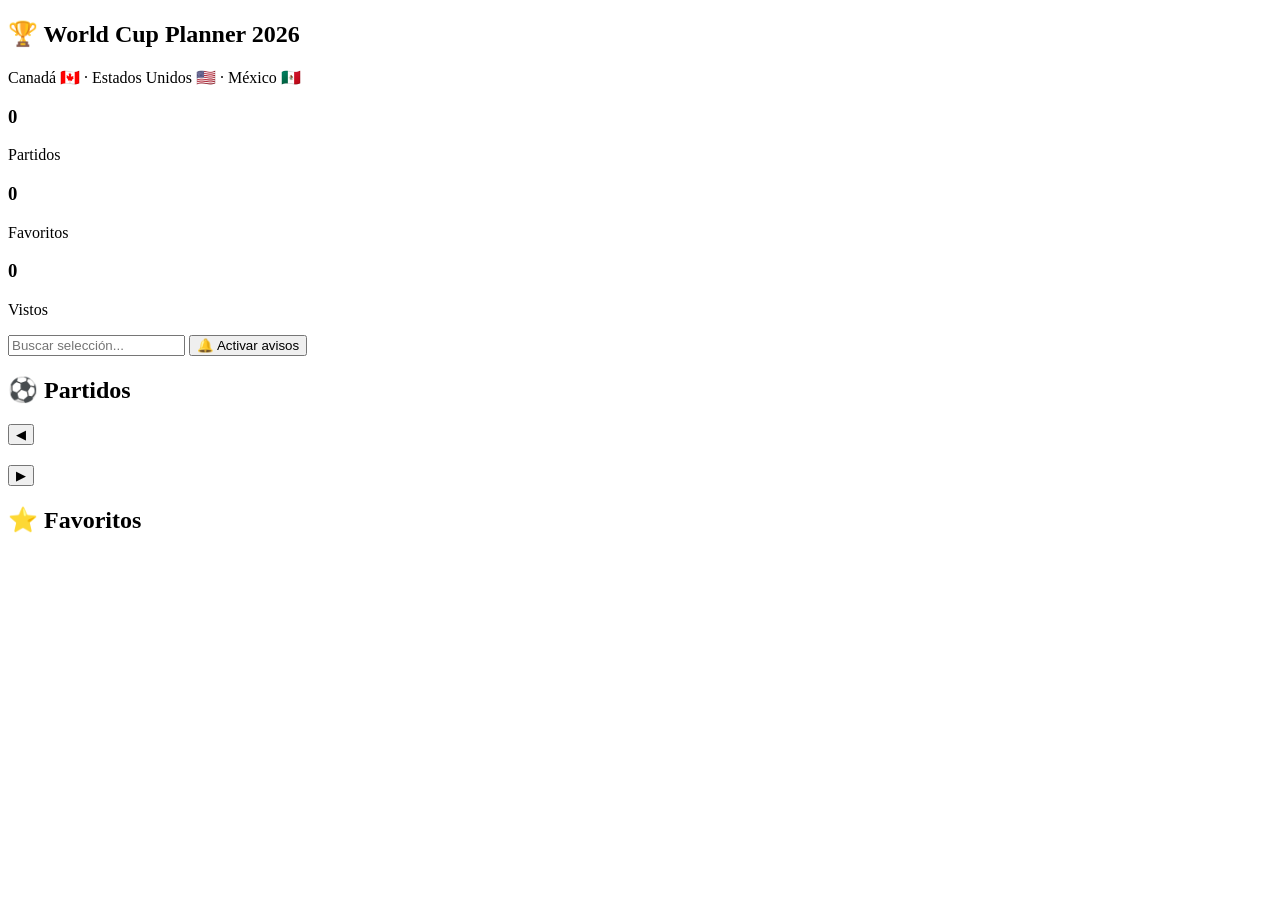
==== index.html @ 608feaca "Add initial HTML structure for World Cup 2026 Planner" ====
<!DOCTYPE html>
<html lang="es">

<head>

  <meta charset="UTF-8">

  <meta
    name="viewport"
    content="width=device-width, initial-scale=1.0"
  >

  <meta
    name="theme-color"
    content="#0b3d91"
  >

  <title>World Cup 2026 Planner</title>

  <link
    rel="stylesheet"
    href="style.css"
  >

  <link
    rel="manifest"
    href="manifest.json"
  >

</head>

<body>

  <div id="splash">
    🏆 World Cup 2026
  </div>

  <div class="container">

    <section class="hero">

      <h1>
        🏆 World Cup Planner 2026
      </h1>

      <p>
        Canadá 🇨🇦 · Estados Unidos 🇺🇸 · México 🇲🇽
      </p>

    </section>

    <section class="stats">

      <div class="stat-card">

        <h3 id="totalMatches">
          0
        </h3>

        <p>
          Partidos
        </p>

      </div>

      <div class="stat-card">

        <h3 id="favoriteMatches">
          0
        </h3>

        <p>
          Favoritos
        </p>

      </div>

      <div class="stat-card">

        <h3 id="watchedMatches">
          0
        </h3>

        <p>
          Vistos
        </p>

      </div>

    </section>

    <section class="controls">

      <input
        id="searchInput"
        placeholder="Buscar selección..."
      >

      <button
        onclick="requestNotifications()"
      >
        🔔 Activar avisos
      </button>

    </section>

    <section class="matches-section">

      <h2>
        ⚽ Partidos
      </h2>

      <div id="matchList"></div>

    </section>

    <section class="calendar-section">

      <div class="calendar-header">

        <button onclick="prevMonth()">
          ◀
        </button>

        <h2 id="monthTitle"></h2>

        <button onclick="nextMonth()">
          ▶
        </button>

      </div>

      <div id="calendar"></div>

    </section>

    <section class="favorites-section">

      <h2>
        ⭐ Favoritos
      </h2>

      <div id="favoriteList"></div>

    </section>

  </div>

  <script src="script.js"></script>

  <script>

    if ("serviceWorker" in navigator) {

      navigator.serviceWorker.register("sw.js");

    }

    window.addEventListener("load", () => {

      setTimeout(() => {

        document
          .getElementById("splash")
          .style.display = "none";

      }, 1000);

    });

  </script>

</body>

</html>
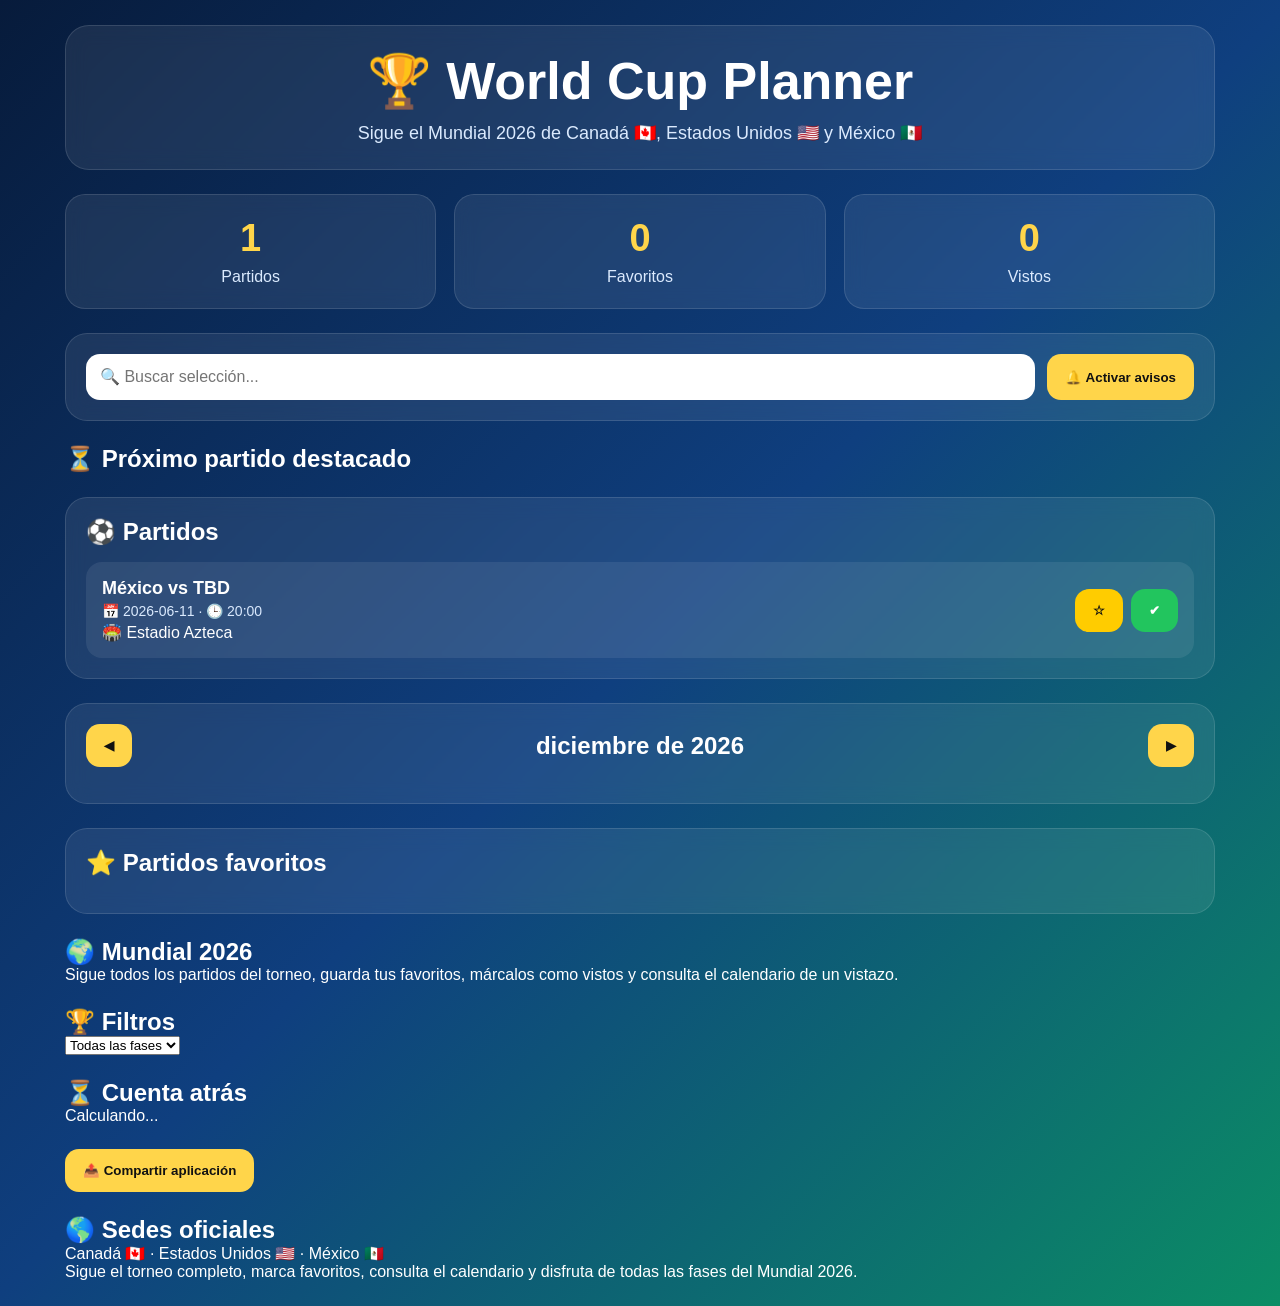
==== commit 4e9c161a: "Enhance index.html with emojis and layout updates Updated the title and added emojis for better visi" ====
--- a/index.html
+++ b/index.html
@@ -7,7 +7,7 @@
 
   <meta
     name="viewport"
-    content="width=device-width, initial-scale=1.0"
+    content="width=device-width, initial-scale=1.0, maximum-scale=1.0"
   >
 
   <meta
@@ -15,7 +15,7 @@
     content="#0b3d91"
   >
 
-  <title>World Cup 2026 Planner</title>
+  <title>🏆 World Cup 2026 Planner</title>
 
   <link
     rel="stylesheet"
@@ -31,34 +31,52 @@
 
 <body>
 
+  <!-- SPLASH -->
+
   <div id="splash">
+
     🏆 World Cup 2026
+
   </div>
 
+  <!-- CONTENEDOR -->
+
   <div class="container">
 
+    <!-- HERO -->
+
     <section class="hero">
 
       <h1>
-        🏆 World Cup Planner 2026
+
+        🏆 World Cup Planner
+
       </h1>
 
       <p>
-        Canadá 🇨🇦 · Estados Unidos 🇺🇸 · México 🇲🇽
+
+        Sigue el Mundial 2026 de Canadá 🇨🇦, Estados Unidos 🇺🇸 y México 🇲🇽
+
       </p>
 
     </section>
 
+    <!-- ESTADÍSTICAS -->
+
     <section class="stats">
 
       <div class="stat-card">
 
         <h3 id="totalMatches">
+
           0
+
         </h3>
 
         <p>
+
           Partidos
+
         </p>
 
       </div>
@@ -66,11 +84,15 @@
       <div class="stat-card">
 
         <h3 id="favoriteMatches">
+
           0
+
         </h3>
 
         <p>
+
           Favoritos
+
         </p>
 
       </div>
@@ -78,76 +100,255 @@
       <div class="stat-card">
 
         <h3 id="watchedMatches">
+
           0
+
         </h3>
 
         <p>
+
           Vistos
+
         </p>
 
       </div>
 
     </section>
 
+    <!-- BUSCADOR -->
+
     <section class="controls">
 
       <input
+
         id="searchInput"
-        placeholder="Buscar selección..."
+
+        type="text"
+
+        placeholder="🔍 Buscar selección..."
+
       >
 
       <button
+
         onclick="requestNotifications()"
+
       >
+
         🔔 Activar avisos
+
       </button>
 
     </section>
 
+    <!-- PRÓXIMO PARTIDO -->
+
+    <section class="next-match">
+
+      <h2>
+
+        ⏳ Próximo partido destacado
+
+      </h2>
+
+      <div id="nextMatchCard">
+
+      </div>
+
+    </section>
+
+    <!-- LISTA DE PARTIDOS -->
+
     <section class="matches-section">
 
       <h2>
+
         ⚽ Partidos
+
       </h2>
 
-      <div id="matchList"></div>
-
-    </section>
+      <div id="matchList">
+
+      </div>
+
+    </section>
+        <!-- CALENDARIO -->
 
     <section class="calendar-section">
 
       <div class="calendar-header">
 
         <button onclick="prevMonth()">
+
           ◀
+
         </button>
 
-        <h2 id="monthTitle"></h2>
+        <h2 id="monthTitle">
+
+          Junio 2026
+
+        </h2>
 
         <button onclick="nextMonth()">
+
           ▶
+
         </button>
 
       </div>
 
-      <div id="calendar"></div>
-
-    </section>
+      <div id="calendar">
+
+      </div>
+
+    </section>
+
+    <!-- FAVORITOS -->
 
     <section class="favorites-section">
 
       <h2>
-        ⭐ Favoritos
+
+        ⭐ Partidos favoritos
+
       </h2>
 
-      <div id="favoriteList"></div>
-
-    </section>
+      <div id="favoriteList">
+
+      </div>
+
+    </section>
+
+    <!-- INFORMACIÓN -->
+
+    <section class="info-section">
+
+      <h2>
+
+        🌍 Mundial 2026
+
+      </h2>
+
+      <p>
+
+        Sigue todos los partidos del torneo, guarda tus favoritos,
+        márcalos como vistos y consulta el calendario de un vistazo.
+
+      </p>
+
+    </section>
+<!-- FILTROS -->
+
+<section class="filters-section">
+
+  <h2>
+    🏆 Filtros
+  </h2>
+
+  <div class="filters">
+
+    <select id="phaseFilter">
+
+      <option value="all">
+        Todas las fases
+      </option>
+
+      <option value="groups">
+        Fase de grupos
+      </option>
+
+      <option value="round32">
+        Dieciseisavos
+      </option>
+
+      <option value="round16">
+        Octavos
+      </option>
+
+      <option value="quarterfinals">
+        Cuartos
+      </option>
+
+      <option value="semifinals">
+        Semifinales
+      </option>
+
+      <option value="final">
+        Final
+      </option>
+
+    </select>
 
   </div>
 
+</section>
+
+<!-- CUENTA ATRÁS -->
+
+<section class="countdown-section">
+
+  <h2>
+
+    ⏳ Cuenta atrás
+
+  </h2>
+
+  <div id="countdownCard">
+
+    Calculando...
+
+  </div>
+
+</section>
+
+<!-- COMPARTIR -->
+
+<section class="share-section">
+
+  <button
+    id="shareButton"
+  >
+
+    📤 Compartir aplicación
+
+  </button>
+
+</section>
+
+<!-- INFORMACIÓN -->
+
+<section class="info-section">
+
+  <h2>
+
+    🌎 Sedes oficiales
+
+  </h2>
+
+  <p>
+
+    Canadá 🇨🇦 · Estados Unidos 🇺🇸 · México 🇲🇽
+
+  </p>
+
+  <p>
+
+    Sigue el torneo completo, marca favoritos,
+    consulta el calendario y disfruta de todas
+    las fases del Mundial 2026.
+
+  </p>
+
+</section>
+  </div>
+
+  <!-- SCRIPT -->
+
   <script src="script.js"></script>
 
+  <!-- SERVICE WORKER -->
+
   <script>
 
     if ("serviceWorker" in navigator) {
@@ -160,11 +361,16 @@
 
       setTimeout(() => {
 
-        document
-          .getElementById("splash")
-          .style.display = "none";
-
-      }, 1000);
+        const splash =
+          document.getElementById("splash");
+
+        if (splash) {
+
+          splash.style.display = "none";
+
+        }
+
+      }, 1200);
 
     });
 
--- a/style.css
+++ b/style.css
@@ -0,0 +1,410 @@
+/* ================= RESET ================= */
+
+* {
+  margin: 0;
+  padding: 0;
+  box-sizing: border-box;
+}
+
+/* ================= BODY ================= */
+
+body {
+
+  font-family: Arial, Helvetica, sans-serif;
+
+  background:
+    linear-gradient(
+      135deg,
+      #071b3b,
+      #0f3f7f,
+      #0b8d65
+    );
+
+  color: white;
+
+  min-height: 100vh;
+}
+
+/* ================= SPLASH ================= */
+
+#splash {
+
+  position: fixed;
+
+  inset: 0;
+
+  background:
+    linear-gradient(
+      135deg,
+      #002868,
+      #0057b8
+    );
+
+  display: flex;
+
+  align-items: center;
+
+  justify-content: center;
+
+  font-size: 42px;
+
+  font-weight: bold;
+
+  z-index: 9999;
+}
+
+/* ================= CONTAINER ================= */
+
+.container {
+
+  width: min(1200px, 95%);
+
+  margin: auto;
+
+  padding: 25px;
+
+  display: flex;
+
+  flex-direction: column;
+
+  gap: 24px;
+}
+
+/* ================= HERO ================= */
+
+.hero {
+
+  text-align: center;
+
+  padding: 25px;
+
+  border-radius: 24px;
+
+  background:
+    rgba(255,255,255,.08);
+
+  backdrop-filter: blur(10px);
+
+  border: 1px solid rgba(255,255,255,.12);
+}
+
+.hero h1 {
+
+  font-size: 52px;
+
+  margin-bottom: 10px;
+}
+
+.hero p {
+
+  color: #dbeafe;
+
+  font-size: 18px;
+}
+
+/* ================= STATS ================= */
+
+.stats {
+
+  display: grid;
+
+  grid-template-columns: repeat(3,1fr);
+
+  gap: 18px;
+}
+
+.stat-card {
+
+  background:
+    rgba(255,255,255,.08);
+
+  backdrop-filter: blur(10px);
+
+  border-radius: 20px;
+
+  padding: 22px;
+
+  text-align: center;
+
+  border: 1px solid rgba(255,255,255,.12);
+
+  transition: .25s;
+}
+
+.stat-card:hover {
+
+  transform: translateY(-4px);
+}
+
+.stat-card h3 {
+
+  font-size: 38px;
+
+  color: #ffd54a;
+
+  margin-bottom: 8px;
+}
+
+.stat-card p {
+
+  color: #dbeafe;
+}
+
+/* ================= PANELS ================= */
+
+.controls,
+.matches-section,
+.calendar-section,
+.favorites-section {
+
+  background:
+    rgba(255,255,255,.08);
+
+  backdrop-filter: blur(10px);
+
+  border-radius: 22px;
+
+  padding: 20px;
+
+  border: 1px solid rgba(255,255,255,.12);
+}
+
+/* ================= INPUT ================= */
+
+.controls {
+
+  display: flex;
+
+  gap: 12px;
+}
+
+input {
+
+  flex: 1;
+
+  border: none;
+
+  outline: none;
+
+  border-radius: 14px;
+
+  padding: 14px;
+
+  font-size: 16px;
+}
+
+/* ================= BUTTON ================= */
+
+button {
+
+  border: none;
+
+  border-radius: 14px;
+
+  padding: 14px 18px;
+
+  cursor: pointer;
+
+  font-weight: bold;
+
+  background: #ffd54a;
+
+  color: #111;
+
+  transition: .2s;
+}
+
+button:hover {
+
+  transform: scale(1.04);
+}
+
+/* ================= MATCHES ================= */
+
+#matchList,
+#favoriteList {
+
+  display: flex;
+
+  flex-direction: column;
+
+  gap: 14px;
+
+  margin-top: 16px;
+}
+
+.match-card {
+
+  display: flex;
+
+  justify-content: space-between;
+
+  align-items: center;
+
+  gap: 15px;
+
+  padding: 16px;
+
+  border-radius: 16px;
+
+  background:
+    rgba(255,255,255,.08);
+
+  transition: .2s;
+}
+
+.match-card:hover {
+
+  transform: scale(1.01);
+}
+
+.match-info {
+
+  display: flex;
+
+  flex-direction: column;
+
+  gap: 4px;
+}
+
+.match-title {
+
+  font-size: 18px;
+
+  font-weight: bold;
+}
+
+.match-time {
+
+  color: #dbeafe;
+
+  font-size: 14px;
+}
+
+.match-actions {
+
+  display: flex;
+
+  gap: 8px;
+}
+
+.favorite {
+
+  background: #ffcc00;
+
+  color: #111;
+}
+
+.watched {
+
+  background: #22c55e;
+
+  color: white;
+}
+
+/* ================= CALENDAR ================= */
+
+.calendar-header {
+
+  display: flex;
+
+  justify-content: space-between;
+
+  align-items: center;
+
+  margin-bottom: 16px;
+}
+
+#calendar {
+
+  display: grid;
+
+  grid-template-columns: repeat(7,1fr);
+
+  gap: 10px;
+}
+
+.day {
+
+  background:
+    rgba(255,255,255,.08);
+
+  border-radius: 14px;
+
+  min-height: 95px;
+
+  padding: 8px;
+
+  transition: .2s;
+}
+
+.day:hover {
+
+  transform: translateY(-3px);
+}
+
+.day-number {
+
+  font-weight: bold;
+
+  color: #ffd54a;
+
+  margin-bottom: 8px;
+}
+
+.today {
+
+  outline: 2px solid #ffd54a;
+}
+
+.has-match {
+
+  box-shadow:
+    0 0 0 2px #16a34a inset;
+}
+
+/* ================= FAVORITES ================= */
+
+.favorites-section h2,
+.matches-section h2 {
+
+  margin-bottom: 14px;
+}
+
+/* ================= MOBILE ================= */
+
+@media (max-width:768px){
+
+  .hero h1{
+
+    font-size:34px;
+  }
+
+  .stats{
+
+    grid-template-columns:1fr;
+  }
+
+  .controls{
+
+    flex-direction:column;
+  }
+
+  #calendar{
+
+    grid-template-columns:repeat(2,1fr);
+  }
+
+  .match-card{
+
+    flex-direction:column;
+
+    align-items:flex-start;
+  }
+
+  button{
+
+    width:100%;
+  }
+
+}
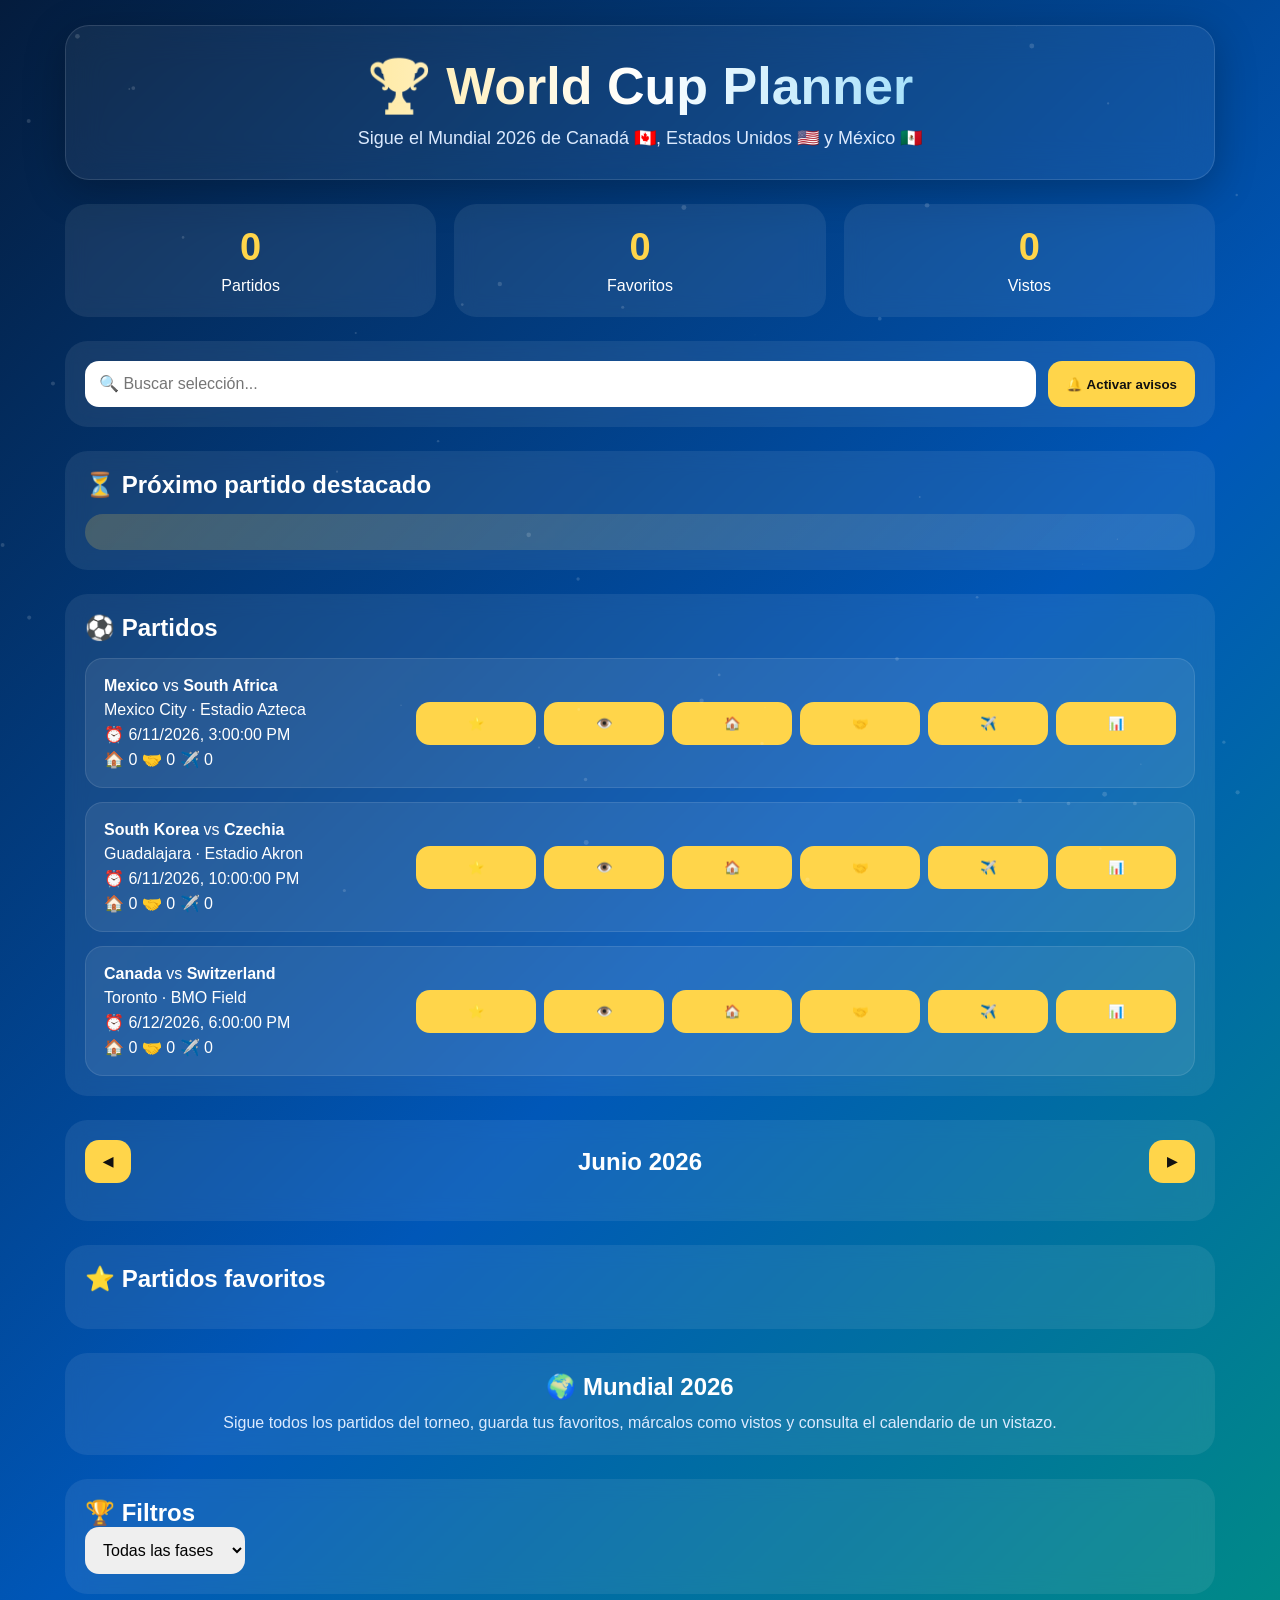
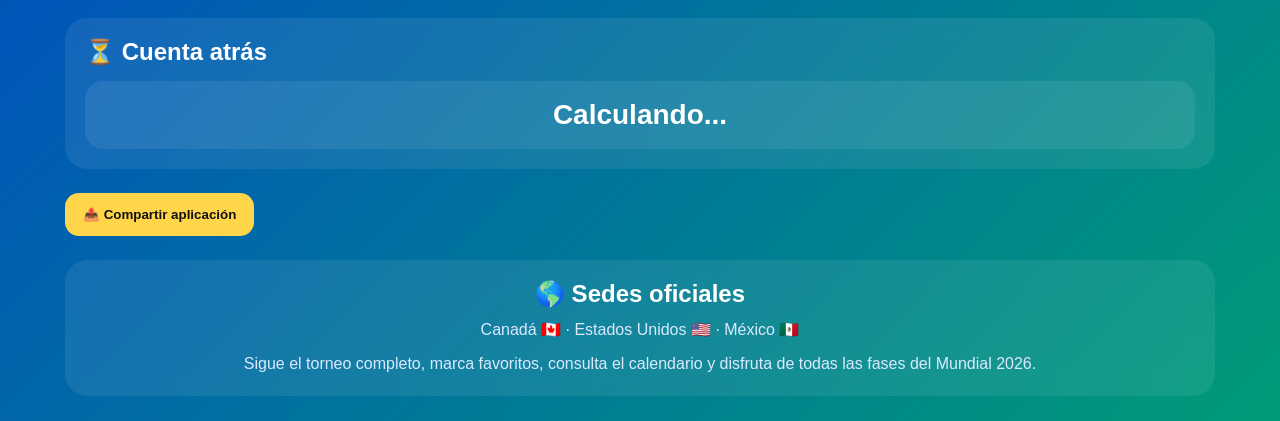
==== commit 366d24eb: "update" ====
--- a/index.html
+++ b/index.html
@@ -38,7 +38,10 @@
     🏆 World Cup 2026
 
   </div>
-
+<div id="splash-screen">
+  <img src="splash-1920x1080.svg" alt="WorldCup Pulse 26"
+       style="width:100%;height:100%;object-fit:cover;">
+</div>
   <!-- CONTENEDOR -->
 
   <div class="container">
--- a/style.css
+++ b/style.css
@@ -1,410 +1,724 @@
-/* ================= RESET ================= */
-
-* {
-  margin: 0;
-  padding: 0;
-  box-sizing: border-box;
-}
-
-/* ================= BODY ================= */
-
-body {
-
-  font-family: Arial, Helvetica, sans-serif;
-
-  background:
-    linear-gradient(
-      135deg,
-      #071b3b,
-      #0f3f7f,
-      #0b8d65
-    );
-
+/* ========================= */
+/* RESET */
+/* ========================= */
+
+*{
+
+  margin:0;
+
+  padding:0;
+
+  box-sizing:border-box;
+
+}
+
+body{
+
+  font-family:Arial,Helvetica,sans-serif;
+
+  background:
+  linear-gradient(
+    135deg,
+    #041c3d,
+    #0057b8,
+    #009b77
+  );
+
+  color:white;
+
+  min-height:100vh;
+
+}
+
+/* ========================= */
+/* SPLASH */
+/* ========================= */
+
+#splash{
+
+  position:fixed;
+
+  inset:0;
+
+  display:flex;
+
+  justify-content:center;
+
+  align-items:center;
+
+  font-size:48px;
+
+  font-weight:bold;
+
+  background:
+  linear-gradient(
+    135deg,
+    #002868,
+    #0057b8
+  );
+
+  z-index:9999;
+
+}
+
+/* ========================= */
+/* CONTAINER */
+/* ========================= */
+
+.container{
+
+  width:min(1200px,95%);
+
+  margin:auto;
+
+  padding:25px;
+
+  display:flex;
+
+  flex-direction:column;
+
+  gap:24px;
+
+}
+
+/* ========================= */
+/* HERO */
+/* ========================= */
+
+.hero{
+
+  padding:30px;
+
+  border-radius:24px;
+
+  text-align:center;
+
+  backdrop-filter:blur(12px);
+
+  background:
+  rgba(255,255,255,.08);
+
+  border:
+  1px solid rgba(255,255,255,.15);
+
+}
+
+.hero h1{
+
+  font-size:52px;
+
+  margin-bottom:10px;
+
+}
+
+.hero p{
+
+  color:#dbeafe;
+
+  font-size:18px;
+
+}
+
+/* ========================= */
+/* STATS */
+/* ========================= */
+
+.stats{
+
+  display:grid;
+
+  grid-template-columns:
+  repeat(3,1fr);
+
+  gap:18px;
+
+}
+
+.stat-card{
+
+  padding:22px;
+
+  border-radius:22px;
+
+  text-align:center;
+
+  backdrop-filter:blur(10px);
+
+  background:
+  rgba(255,255,255,.08);
+
+  transition:.25s;
+
+}
+
+.stat-card:hover{
+
+  transform:
+  translateY(-4px);
+
+}
+
+.stat-card h3{
+
+  font-size:38px;
+
+  color:#ffd54a;
+
+}
+
+.stat-card p{
+
+  margin-top:8px;
+
+}
+
+/* ========================= */
+/* SECTIONS */
+/* ========================= */
+
+.controls,
+
+.next-match,
+
+.matches-section,
+
+.calendar-section,
+
+.favorites-section,
+
+.filters-section,
+
+.countdown-section,
+
+.info-section{
+
+  padding:20px;
+
+  border-radius:22px;
+
+  backdrop-filter:blur(10px);
+
+  background:
+  rgba(255,255,255,.08);
+
+}
+
+/* ========================= */
+/* INPUTS */
+/* ========================= */
+
+.controls{
+
+  display:flex;
+
+  gap:12px;
+
+}
+
+input,
+
+select{
+
+  flex:1;
+
+  padding:14px;
+
+  border:none;
+
+  outline:none;
+
+  border-radius:14px;
+
+  font-size:16px;
+
+}
+
+/* ========================= */
+/* BUTTONS */
+/* ========================= */
+
+button{
+
+  border:none;
+
+  cursor:pointer;
+
+  padding:14px 18px;
+
+  border-radius:14px;
+
+  background:#ffd54a;
+
+  color:#111;
+
+  font-weight:bold;
+
+  transition:.2s;
+
+}
+
+button:hover{
+
+  transform:scale(1.04);
+
+}
+/* ========================= */
+/* MATCH CARDS */
+/* ========================= */
+
+#matchList,
+#favoriteList{
+
+  display:flex;
+
+  flex-direction:column;
+
+  gap:14px;
+
+  margin-top:16px;
+
+}
+
+.match-card{
+
+  display:flex;
+
+  justify-content:space-between;
+
+  align-items:center;
+
+  gap:18px;
+
+  padding:18px;
+
+  border-radius:18px;
+
+  background:
+  rgba(255,255,255,.08);
+
+  border:
+  1px solid rgba(255,255,255,.10);
+
+  transition:.25s;
+
+}
+
+.match-card:hover{
+
+  transform:translateY(-3px);
+
+  box-shadow:
+  0 8px 24px
+  rgba(0,0,0,.25);
+
+}
+
+.match-info{
+
+  display:flex;
+
+  flex-direction:column;
+
+  gap:6px;
+
+}
+
+.match-title{
+
+  font-size:20px;
+
+  font-weight:bold;
+
+}
+
+.match-time{
+
+  color:#dbeafe;
+
+}
+
+.match-stadium{
+
+  color:#ffe082;
+
+  font-size:14px;
+
+}
+
+.match-actions{
+
+  display:flex;
+
+  gap:8px;
+
+}
+
+/* ========================= */
+/* CALENDAR */
+/* ========================= */
+
+.calendar-header{
+
+  display:flex;
+
+  justify-content:space-between;
+
+  align-items:center;
+
+  margin-bottom:18px;
+
+}
+
+#calendar{
+
+  display:grid;
+
+  grid-template-columns:
+  repeat(7,1fr);
+
+  gap:10px;
+
+}
+
+.day{
+
+  min-height:95px;
+
+  border-radius:14px;
+
+  padding:8px;
+
+  background:
+  rgba(255,255,255,.08);
+
+  transition:.2s;
+
+}
+
+.day:hover{
+
+  transform:scale(1.03);
+
+}
+
+.day-number{
+
+  font-weight:bold;
+
+  color:#ffd54a;
+
+  margin-bottom:6px;
+
+}
+
+.has-match{
+
+  border:
+  2px solid #ffd54a;
+
+}
+
+.today{
+
+  outline:
+  2px solid #22c55e;
+
+}
+
+/* ========================= */
+/* NEXT MATCH */
+/* ========================= */
+
+#nextMatchCard{
+
+  margin-top:15px;
+
+  padding:18px;
+
+  border-radius:18px;
+
+  background:
+  linear-gradient(
+    135deg,
+    rgba(255,213,74,.2),
+    rgba(255,255,255,.08)
+  );
+
+  font-size:18px;
+
+}
+
+/* ========================= */
+/* COUNTDOWN */
+/* ========================= */
+
+#countdownCard{
+
+  margin-top:15px;
+
+  padding:18px;
+
+  border-radius:18px;
+
+  text-align:center;
+
+  font-size:28px;
+
+  font-weight:bold;
+
+  background:
+  rgba(255,255,255,.08);
+
+}
+
+/* ========================= */
+/* INFO */
+/* ========================= */
+
+.info-section{
+
+  text-align:center;
+
+}
+
+.info-section p{
+
+  margin-top:10px;
+
+  color:#dbeafe;
+
+  line-height:1.5;
+
+}
+
+/* ========================= */
+/* SCROLLBAR */
+/* ========================= */
+
+::-webkit-scrollbar{
+
+  width:10px;
+
+}
+
+::-webkit-scrollbar-thumb{
+
+  background:#ffd54a;
+
+  border-radius:20px;
+
+}
+
+/* ========================= */
+/* MOBILE */
+/* ========================= */
+
+@media(max-width:768px){
+
+  .hero h1{
+
+    font-size:34px;
+
+  }
+
+  .stats{
+
+    grid-template-columns:1fr;
+
+  }
+
+  .controls{
+
+    flex-direction:column;
+
+  }
+
+  #calendar{
+
+    grid-template-columns:
+    repeat(2,1fr);
+
+  }
+
+  .match-card{
+
+    flex-direction:column;
+
+    align-items:flex-start;
+
+  }
+
+  .match-actions{
+
+    width:100%;
+
+  }
+
+  button{
+
+    width:100%;
+
+  }
+
+}
+/* ========================= */
+/* MATCH EXTRA FEATURES */
+/* ========================= */
+
+/* Contenedor de equipos (banderas + nombres) */
+.teams {
+  display: flex;
+  justify-content: space-between;
+  align-items: center;
+  gap: 12px;
+  width: 100%;
+}
+
+.team {
+  display: flex;
+  align-items: center;
+  gap: 8px;
+  font-weight: bold;
+}
+
+.team img {
+  width: 26px;
+  height: 18px;
+  border-radius: 4px;
+  object-fit: cover;
+}
+
+/* VS central */
+.vs {
+  font-weight: bold;
+  color: #ffd54a;
+  font-size: 14px;
+}
+
+/* Fase del torneo */
+.match-stage {
+  display: inline-block;
+  margin-top: 6px;
+  padding: 4px 10px;
+  border-radius: 999px;
+  font-size: 12px;
+  background: rgba(255, 213, 74, 0.15);
+  border: 1px solid rgba(255, 213, 74, 0.4);
+  color: #ffd54a;
+}
+
+/* Ciudad + estadio */
+.match-location {
+  font-size: 14px;
+  color: #dbeafe;
+  margin-top: 4px;
+}
+
+.match-location::before {
+  content: "📍 ";
+}
+
+/* Hora más destacada */
+.match-time {
+  font-weight: bold;
+  letter-spacing: 0.5px;
+}
+
+/* ========================= */
+/* FAVORITOS Y VISTOS (ESTADOS) */
+/* ========================= */
+
+/* Favorito */
+.match-card.favorite {
+  border: 2px solid #ffd54a;
+  box-shadow: 0 0 18px rgba(255, 213, 74, 0.25);
+  position: relative;
+}
+
+/* Animación sutil de favorito */
+.match-card.favorite::after {
+  content: "⭐";
+  position: absolute;
+  top: 10px;
+  right: 10px;
+  font-size: 18px;
+  animation: glowStar 1.5s infinite alternate;
+}
+
+@keyframes glowStar {
+  from { transform: scale(1); opacity: 0.7; }
+  to { transform: scale(1.3); opacity: 1; }
+}
+
+/* Visto */
+.match-card.watched {
+  opacity: 0.6;
+  filter: grayscale(0.4);
+}
+
+/* ========================= */
+/* BOTÓN COMPARTIR */
+/* ========================= */
+
+.share-btn {
+  background: rgba(255, 255, 255, 0.12);
   color: white;
-
-  min-height: 100vh;
-}
-
-/* ================= SPLASH ================= */
-
-#splash {
-
+  border: 1px solid rgba(255, 255, 255, 0.2);
+  font-size: 14px;
+}
+
+.share-btn:hover {
+  background: rgba(255, 213, 74, 0.2);
+  transform: scale(1.05);
+}
+
+/* ========================= */
+/* EFECTO HOVER MEJORADO TARJETA */
+/* ========================= */
+
+.match-card:hover {
+  transform: translateY(-5px) scale(1.01);
+  box-shadow: 0 10px 28px rgba(0, 0, 0, 0.3);
+}
+
+/* ========================= */
+/* PEQUEÑA MEJORA VISUAL GENERAL */
+/* ========================= */
+
+.match-info {
+  width: 100%;
+}
+
+.match-actions button {
+  min-width: 120px;
+}
+.predictions {
+  display: flex;
+  gap: 6px;
+  margin-top: 8px;
+}
+
+.rank-row {
+  padding: 8px;
+  border-bottom: 1px solid rgba(255,255,255,0.1);
+}
+#splash-screen {
   position: fixed;
-
-  inset: 0;
-
-  background:
-    linear-gradient(
-      135deg,
-      #002868,
-      #0057b8
-    );
+  top: 0;
+  left: 0;
+  width: 100%;
+  height: 100%;
+  background-color: #0b1b3a;
+  z-index: 9999;
 
   display: flex;
-
   align-items: center;
-
   justify-content: center;
 
-  font-size: 42px;
-
-  font-weight: bold;
-
-  z-index: 9999;
-}
-
-/* ================= CONTAINER ================= */
-
-.container {
-
-  width: min(1200px, 95%);
-
-  margin: auto;
-
-  padding: 25px;
-
-  display: flex;
-
-  flex-direction: column;
-
-  gap: 24px;
-}
-
-/* ================= HERO ================= */
-
-.hero {
-
-  text-align: center;
-
-  padding: 25px;
-
-  border-radius: 24px;
-
-  background:
-    rgba(255,255,255,.08);
-
-  backdrop-filter: blur(10px);
-
-  border: 1px solid rgba(255,255,255,.12);
-}
-
-.hero h1 {
-
-  font-size: 52px;
-
-  margin-bottom: 10px;
-}
-
-.hero p {
-
-  color: #dbeafe;
-
-  font-size: 18px;
-}
-
-/* ================= STATS ================= */
-
-.stats {
-
-  display: grid;
-
-  grid-template-columns: repeat(3,1fr);
-
-  gap: 18px;
-}
-
-.stat-card {
-
-  background:
-    rgba(255,255,255,.08);
-
-  backdrop-filter: blur(10px);
-
-  border-radius: 20px;
-
-  padding: 22px;
-
-  text-align: center;
-
-  border: 1px solid rgba(255,255,255,.12);
-
-  transition: .25s;
-}
-
-.stat-card:hover {
-
-  transform: translateY(-4px);
-}
-
-.stat-card h3 {
-
-  font-size: 38px;
-
-  color: #ffd54a;
-
-  margin-bottom: 8px;
-}
-
-.stat-card p {
-
-  color: #dbeafe;
-}
-
-/* ================= PANELS ================= */
-
-.controls,
-.matches-section,
-.calendar-section,
-.favorites-section {
-
-  background:
-    rgba(255,255,255,.08);
-
-  backdrop-filter: blur(10px);
-
-  border-radius: 22px;
-
-  padding: 20px;
-
-  border: 1px solid rgba(255,255,255,.12);
-}
-
-/* ================= INPUT ================= */
-
-.controls {
-
-  display: flex;
-
-  gap: 12px;
-}
-
-input {
-
-  flex: 1;
-
-  border: none;
-
-  outline: none;
-
-  border-radius: 14px;
-
-  padding: 14px;
-
-  font-size: 16px;
-}
-
-/* ================= BUTTON ================= */
-
-button {
-
-  border: none;
-
-  border-radius: 14px;
-
-  padding: 14px 18px;
-
-  cursor: pointer;
-
-  font-weight: bold;
-
-  background: #ffd54a;
-
-  color: #111;
-
-  transition: .2s;
-}
-
-button:hover {
-
-  transform: scale(1.04);
-}
-
-/* ================= MATCHES ================= */
-
-#matchList,
-#favoriteList {
-
-  display: flex;
-
-  flex-direction: column;
-
-  gap: 14px;
-
-  margin-top: 16px;
-}
-
-.match-card {
-
-  display: flex;
-
-  justify-content: space-between;
-
-  align-items: center;
-
-  gap: 15px;
-
-  padding: 16px;
-
-  border-radius: 16px;
-
-  background:
-    rgba(255,255,255,.08);
-
-  transition: .2s;
-}
-
-.match-card:hover {
-
-  transform: scale(1.01);
-}
-
-.match-info {
-
-  display: flex;
-
-  flex-direction: column;
-
-  gap: 4px;
-}
-
-.match-title {
-
-  font-size: 18px;
-
-  font-weight: bold;
-}
-
-.match-time {
-
-  color: #dbeafe;
-
-  font-size: 14px;
-}
-
-.match-actions {
-
-  display: flex;
-
-  gap: 8px;
-}
-
-.favorite {
-
-  background: #ffcc00;
-
-  color: #111;
-}
-
-.watched {
-
-  background: #22c55e;
-
-  color: white;
-}
-
-/* ================= CALENDAR ================= */
-
-.calendar-header {
-
-  display: flex;
-
-  justify-content: space-between;
-
-  align-items: center;
-
-  margin-bottom: 16px;
-}
-
-#calendar {
-
-  display: grid;
-
-  grid-template-columns: repeat(7,1fr);
-
-  gap: 10px;
-}
-
-.day {
-
-  background:
-    rgba(255,255,255,.08);
-
-  border-radius: 14px;
-
-  min-height: 95px;
-
-  padding: 8px;
-
-  transition: .2s;
-}
-
-.day:hover {
-
-  transform: translateY(-3px);
-}
-
-.day-number {
-
-  font-weight: bold;
-
-  color: #ffd54a;
-
-  margin-bottom: 8px;
-}
-
-.today {
-
-  outline: 2px solid #ffd54a;
-}
-
-.has-match {
-
-  box-shadow:
-    0 0 0 2px #16a34a inset;
-}
-
-/* ================= FAVORITES ================= */
-
-.favorites-section h2,
-.matches-section h2 {
-
-  margin-bottom: 14px;
-}
-
-/* ================= MOBILE ================= */
-
-@media (max-width:768px){
-
-  .hero h1{
-
-    font-size:34px;
-  }
-
-  .stats{
-
-    grid-template-columns:1fr;
-  }
-
-  .controls{
-
-    flex-direction:column;
-  }
-
-  #calendar{
-
-    grid-template-columns:repeat(2,1fr);
-  }
-
-  .match-card{
-
-    flex-direction:column;
-
-    align-items:flex-start;
-  }
-
-  button{
-
-    width:100%;
-  }
-
-}
+  transition: opacity 1s ease;
+}
+
+#splash-screen.hidden {
+  opacity: 0;
+  pointer-events: none;
+}
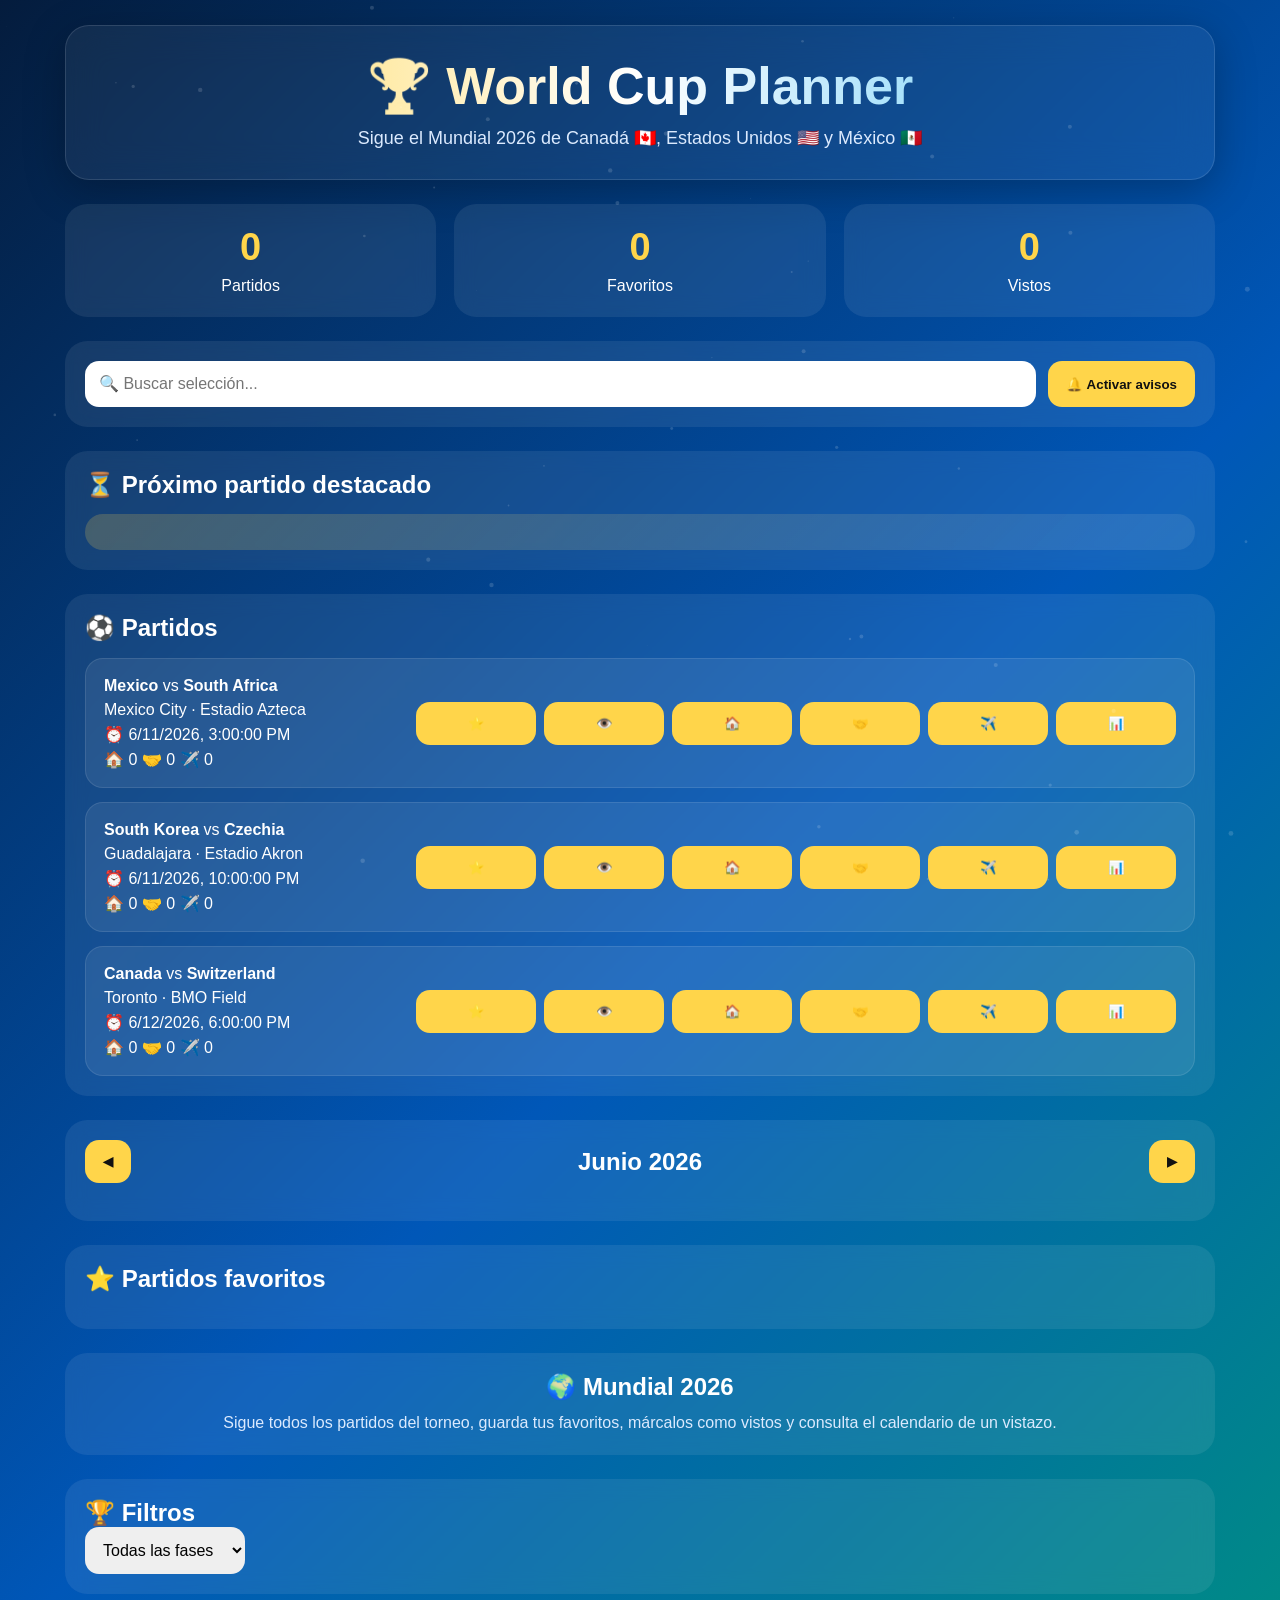
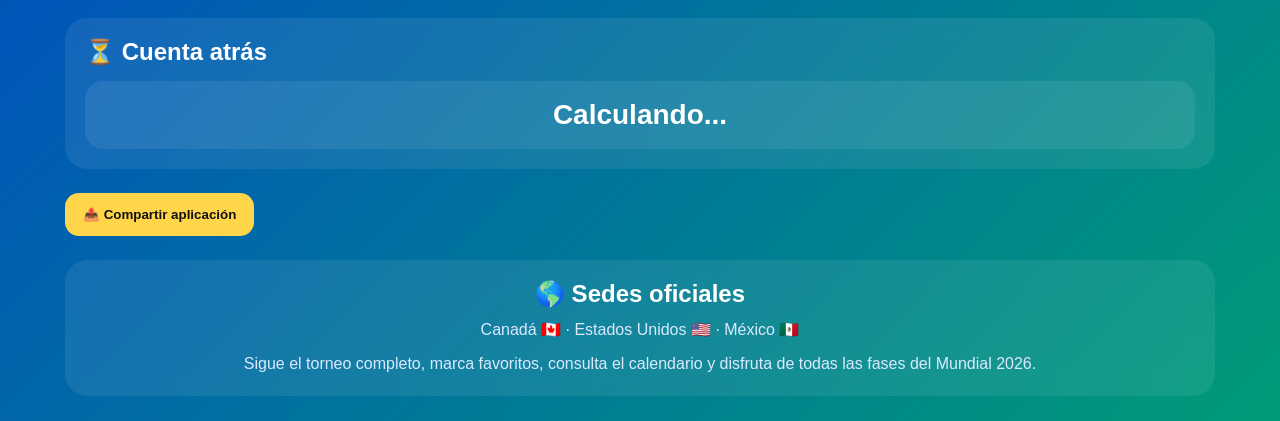
==== commit a7382125: "update name" ====
--- a/index.html
+++ b/index.html
@@ -15,7 +15,7 @@
     content="#0b3d91"
   >
 
-  <title>🏆 World Cup 2026 Planner</title>
+  <title>🏆 WorldCup Pulse 26</title>
 
   <link
     rel="stylesheet"
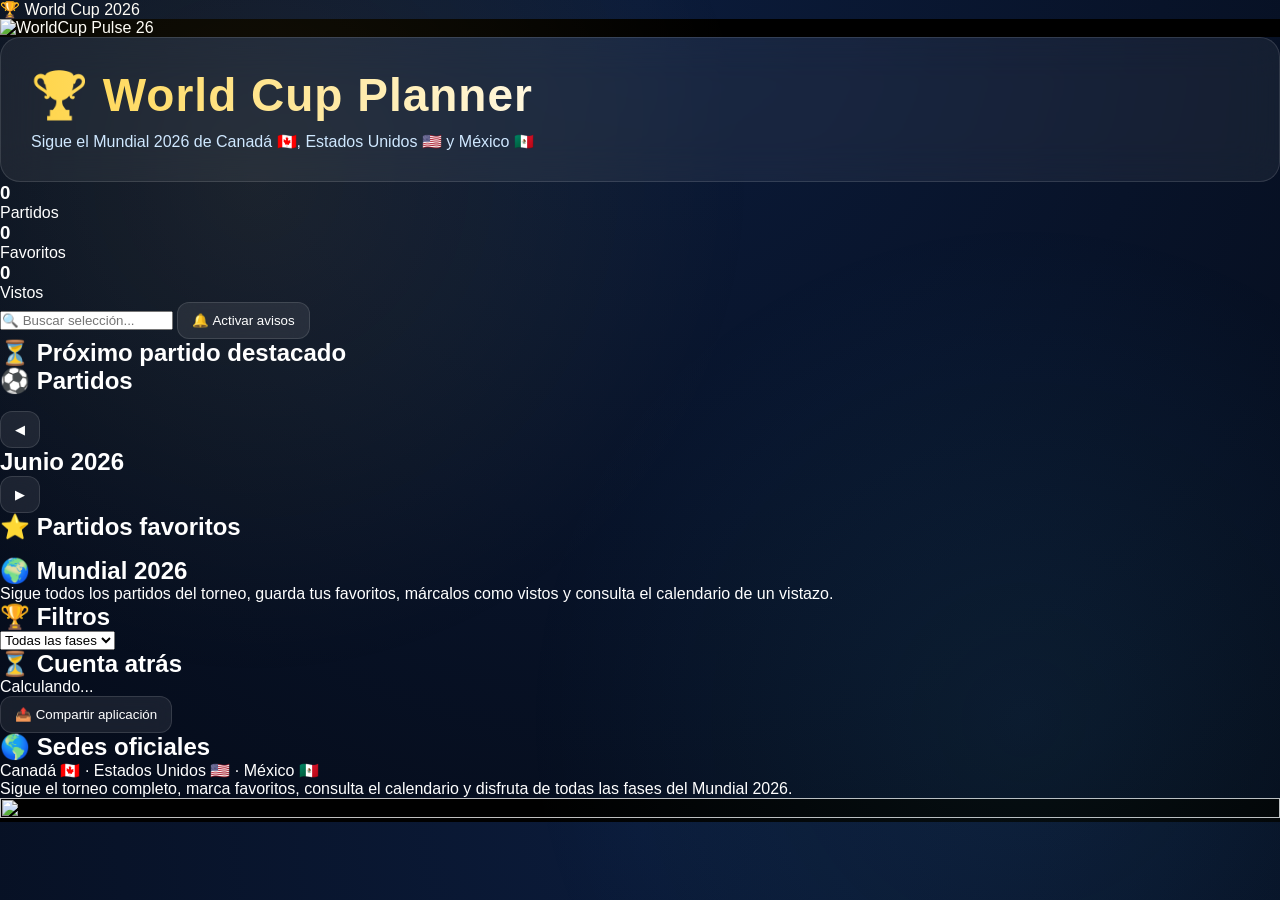
==== commit 68e9ca10: "update" ====
--- a/index.html
+++ b/index.html
@@ -382,3 +382,6 @@
 </body>
 
 </html>
+<div id="splash-screen">
+  <img src="splash.png" />
+</div>
--- a/style.css
+++ b/style.css
@@ -1,577 +1,133 @@
-/* ========================= */
-/* RESET */
-/* ========================= */
-
-*{
-
-  margin:0;
-
-  padding:0;
-
-  box-sizing:border-box;
-
-}
-
-body{
-
-  font-family:Arial,Helvetica,sans-serif;
-
+/* ⚽ WORLD CUP PULSE 26 - UI PRO FIXED */
+/* 🌍 GLOBAL RESET FIX */
+* {
+  margin: 0;
+  padding: 0;
+  box-sizing: border-box;
+}
+
+body {
+  font-family: Arial, Helvetica, sans-serif;
+  background: radial-gradient(circle at top, #0b1b3a, #050b18);
+  overflow-x: hidden;
+  position: relative;
+  color: white;
+}
+
+/* 🌊 BACKGROUND FX */
+body::before {
+  content: "";
+  position: fixed;
+  inset: 0;
   background:
-  linear-gradient(
-    135deg,
-    #041c3d,
-    #0057b8,
-    #009b77
+    radial-gradient(circle at 20% 20%, rgba(255,213,74,0.08), transparent 40%),
+    radial-gradient(circle at 80% 80%, rgba(76,195,247,0.08), transparent 40%);
+  pointer-events: none;
+  z-index: 0;
+}
+
+/* 🧱 LAYERS FIX */
+.container {
+  position: relative;
+  z-index: 2;
+}
+
+/* 🌍 HERO */
+.hero {
+  background: rgba(255,255,255,0.06);
+  border: 1px solid rgba(255,255,255,0.12);
+  backdrop-filter: blur(20px);
+  padding: 30px;
+  border-radius: 20px;
+  position: relative;
+  overflow: hidden;
+  z-index: 2;
+}
+
+.hero h1 {
+  font-size: 48px;
+  background: linear-gradient(90deg, #ffd54a, #ffffff, #4fc3f7);
+  -webkit-background-clip: text;
+  -webkit-text-fill-color: transparent;
+}
+
+.hero p {
+  color: #cfe8ff;
+  margin-top: 10px;
+}
+
+/* ⚽ MATCH LIST */
+#matchList,
+#favoriteList {
+  display: flex;
+  flex-direction: column;
+  gap: 14px;
+  margin-top: 16px;
+}
+
+/* 🎮 MATCH CARD */
+.match-card {
+  background: rgba(255,255,255,0.05);
+  border: 1px solid rgba(255,255,255,0.10);
+  border-radius: 18px;
+  padding: 16px;
+  position: relative;
+  overflow: hidden;
+  transition: 0.25s ease;
+  z-index: 2;
+}
+
+.match-card:hover {
+  transform: translateY(-5px);
+  box-shadow: 0 15px 35px rgba(0,0,0,0.4);
+  border-color: rgba(255,213,74,0.3);
+}
+
+/* ✨ LIGHT SWEEP */
+.match-card::before {
+  content: "";
+  position: absolute;
+  top: 0;
+  left: -120%;
+  width: 120%;
+  height: 100%;
+  background: linear-gradient(
+    120deg,
+    transparent,
+    rgba(255,255,255,0.06),
+    transparent
   );
-
-  color:white;
-
-  min-height:100vh;
-
-}
-
-/* ========================= */
-/* SPLASH */
-/* ========================= */
-
-#splash{
-
-  position:fixed;
-
-  inset:0;
-
-  display:flex;
-
-  justify-content:center;
-
-  align-items:center;
-
-  font-size:48px;
-
-  font-weight:bold;
-
-  background:
-  linear-gradient(
-    135deg,
-    #002868,
-    #0057b8
-  );
-
-  z-index:9999;
-
-}
-
-/* ========================= */
-/* CONTAINER */
-/* ========================= */
-
-.container{
-
-  width:min(1200px,95%);
-
-  margin:auto;
-
-  padding:25px;
-
-  display:flex;
-
-  flex-direction:column;
-
-  gap:24px;
-
-}
-
-/* ========================= */
-/* HERO */
-/* ========================= */
-
-.hero{
-
-  padding:30px;
-
-  border-radius:24px;
-
-  text-align:center;
-
-  backdrop-filter:blur(12px);
-
-  background:
-  rgba(255,255,255,.08);
-
-  border:
-  1px solid rgba(255,255,255,.15);
-
-}
-
-.hero h1{
-
-  font-size:52px;
-
-  margin-bottom:10px;
-
-}
-
-.hero p{
-
-  color:#dbeafe;
-
-  font-size:18px;
-
-}
-
-/* ========================= */
-/* STATS */
-/* ========================= */
-
-.stats{
-
-  display:grid;
-
-  grid-template-columns:
-  repeat(3,1fr);
-
-  gap:18px;
-
-}
-
-.stat-card{
-
-  padding:22px;
-
-  border-radius:22px;
-
-  text-align:center;
-
-  backdrop-filter:blur(10px);
-
-  background:
-  rgba(255,255,255,.08);
-
-  transition:.25s;
-
-}
-
-.stat-card:hover{
-
-  transform:
-  translateY(-4px);
-
-}
-
-.stat-card h3{
-
-  font-size:38px;
-
-  color:#ffd54a;
-
-}
-
-.stat-card p{
-
-  margin-top:8px;
-
-}
-
-/* ========================= */
-/* SECTIONS */
-/* ========================= */
-
-.controls,
-
-.next-match,
-
-.matches-section,
-
-.calendar-section,
-
-.favorites-section,
-
-.filters-section,
-
-.countdown-section,
-
-.info-section{
-
-  padding:20px;
-
-  border-radius:22px;
-
-  backdrop-filter:blur(10px);
-
-  background:
-  rgba(255,255,255,.08);
-
-}
-
-/* ========================= */
-/* INPUTS */
-/* ========================= */
-
-.controls{
-
-  display:flex;
-
-  gap:12px;
-
-}
-
-input,
-
-select{
-
-  flex:1;
-
-  padding:14px;
-
-  border:none;
-
-  outline:none;
-
-  border-radius:14px;
-
-  font-size:16px;
-
-}
-
-/* ========================= */
-/* BUTTONS */
-/* ========================= */
-
-button{
-
-  border:none;
-
-  cursor:pointer;
-
-  padding:14px 18px;
-
-  border-radius:14px;
-
-  background:#ffd54a;
-
-  color:#111;
-
-  font-weight:bold;
-
-  transition:.2s;
-
-}
-
-button:hover{
-
-  transform:scale(1.04);
-
-}
-/* ========================= */
-/* MATCH CARDS */
-/* ========================= */
-
-#matchList,
-#favoriteList{
-
-  display:flex;
-
-  flex-direction:column;
-
-  gap:14px;
-
-  margin-top:16px;
-
-}
-
-.match-card{
-
-  display:flex;
-
-  justify-content:space-between;
-
-  align-items:center;
-
-  gap:18px;
-
-  padding:18px;
-
-  border-radius:18px;
-
-  background:
-  rgba(255,255,255,.08);
-
-  border:
-  1px solid rgba(255,255,255,.10);
-
-  transition:.25s;
-
-}
-
-.match-card:hover{
-
-  transform:translateY(-3px);
-
-  box-shadow:
-  0 8px 24px
-  rgba(0,0,0,.25);
-
-}
-
-.match-info{
-
-  display:flex;
-
-  flex-direction:column;
-
-  gap:6px;
-
-}
-
-.match-title{
-
-  font-size:20px;
-
-  font-weight:bold;
-
-}
-
-.match-time{
-
-  color:#dbeafe;
-
-}
-
-.match-stadium{
-
-  color:#ffe082;
-
-  font-size:14px;
-
-}
-
-.match-actions{
-
-  display:flex;
-
-  gap:8px;
-
-}
-
-/* ========================= */
-/* CALENDAR */
-/* ========================= */
-
-.calendar-header{
-
-  display:flex;
-
-  justify-content:space-between;
-
-  align-items:center;
-
-  margin-bottom:18px;
-
-}
-
-#calendar{
-
-  display:grid;
-
-  grid-template-columns:
-  repeat(7,1fr);
-
-  gap:10px;
-
-}
-
-.day{
-
-  min-height:95px;
-
-  border-radius:14px;
-
-  padding:8px;
-
-  background:
-  rgba(255,255,255,.08);
-
-  transition:.2s;
-
-}
-
-.day:hover{
-
-  transform:scale(1.03);
-
-}
-
-.day-number{
-
-  font-weight:bold;
-
-  color:#ffd54a;
-
-  margin-bottom:6px;
-
-}
-
-.has-match{
-
-  border:
-  2px solid #ffd54a;
-
-}
-
-.today{
-
-  outline:
-  2px solid #22c55e;
-
-}
-
-/* ========================= */
-/* NEXT MATCH */
-/* ========================= */
-
-#nextMatchCard{
-
-  margin-top:15px;
-
-  padding:18px;
-
-  border-radius:18px;
-
-  background:
-  linear-gradient(
-    135deg,
-    rgba(255,213,74,.2),
-    rgba(255,255,255,.08)
-  );
-
-  font-size:18px;
-
-}
-
-/* ========================= */
-/* COUNTDOWN */
-/* ========================= */
-
-#countdownCard{
-
-  margin-top:15px;
-
-  padding:18px;
-
-  border-radius:18px;
-
-  text-align:center;
-
-  font-size:28px;
-
-  font-weight:bold;
-
-  background:
-  rgba(255,255,255,.08);
-
-}
-
-/* ========================= */
-/* INFO */
-/* ========================= */
-
-.info-section{
-
-  text-align:center;
-
-}
-
-.info-section p{
-
-  margin-top:10px;
-
-  color:#dbeafe;
-
-  line-height:1.5;
-
-}
-
-/* ========================= */
-/* SCROLLBAR */
-/* ========================= */
-
-::-webkit-scrollbar{
-
-  width:10px;
-
-}
-
-::-webkit-scrollbar-thumb{
-
-  background:#ffd54a;
-
-  border-radius:20px;
-
-}
-
-/* ========================= */
-/* MOBILE */
-/* ========================= */
-
-@media(max-width:768px){
-
-  .hero h1{
-
-    font-size:34px;
-
-  }
-
-  .stats{
-
-    grid-template-columns:1fr;
-
-  }
-
-  .controls{
-
-    flex-direction:column;
-
-  }
-
-  #calendar{
-
-    grid-template-columns:
-    repeat(2,1fr);
-
-  }
-
-  .match-card{
-
-    flex-direction:column;
-
-    align-items:flex-start;
-
-  }
-
-  .match-actions{
-
-    width:100%;
-
-  }
-
-  button{
-
-    width:100%;
-
-  }
-
-}
-/* ========================= */
-/* MATCH EXTRA FEATURES */
-/* ========================= */
-
-/* Contenedor de equipos (banderas + nombres) */
+  transition: 0.5s;
+}
+
+.match-card:hover::before {
+  left: 120%;
+}
+
+/* ⚽ INFO BLOCK */
+.match-info {
+  display: flex;
+  flex-direction: column;
+  gap: 6px;
+  width: 100%;
+}
+
+.match-location {
+  font-size: 14px;
+  color: #cfe8ff;
+}
+
+.match-time {
+  font-weight: bold;
+  color: white;
+}
+
+/* 🏳️ TEAMS */
 .teams {
   display: flex;
   justify-content: space-between;
   align-items: center;
   gap: 12px;
-  width: 100%;
 }
 
 .team {
@@ -582,143 +138,143 @@
 }
 
 .team img {
-  width: 26px;
-  height: 18px;
+  width: 30px;
+  height: 20px;
   border-radius: 4px;
   object-fit: cover;
 }
 
-/* VS central */
 .vs {
-  font-weight: bold;
   color: #ffd54a;
+  font-weight: bold;
+}
+
+/* 🗳️ POLL */
+.poll {
+  margin-top: 8px;
   font-size: 14px;
-}
-
-/* Fase del torneo */
-.match-stage {
-  display: inline-block;
-  margin-top: 6px;
-  padding: 4px 10px;
-  border-radius: 999px;
-  font-size: 12px;
-  background: rgba(255, 213, 74, 0.15);
-  border: 1px solid rgba(255, 213, 74, 0.4);
   color: #ffd54a;
 }
 
-/* Ciudad + estadio */
-.match-location {
-  font-size: 14px;
-  color: #dbeafe;
-  margin-top: 4px;
-}
-
-.match-location::before {
-  content: "📍 ";
-}
-
-/* Hora más destacada */
-.match-time {
-  font-weight: bold;
-  letter-spacing: 0.5px;
-}
-
-/* ========================= */
-/* FAVORITOS Y VISTOS (ESTADOS) */
-/* ========================= */
-
-/* Favorito */
-.match-card.favorite {
-  border: 2px solid #ffd54a;
-  box-shadow: 0 0 18px rgba(255, 213, 74, 0.25);
-  position: relative;
-}
-
-/* Animación sutil de favorito */
-.match-card.favorite::after {
-  content: "⭐";
+/* 🎮 BUTTONS */
+.match-actions {
+  display: flex;
+  flex-wrap: wrap;
+  gap: 8px;
+  margin-top: 12px;
+}
+
+button {
+  background: rgba(255,255,255,0.08);
+  color: white;
+  border: 1px solid rgba(255,255,255,0.12);
+  padding: 10px 12px;
+  border-radius: 12px;
+  cursor: pointer;
+  transition: 0.2s;
+}
+
+button:hover {
+  background: rgba(255,213,74,0.2);
+  transform: scale(1.05);
+  border-color: #ffd54a;
+}
+
+/* 🏅 PROFILE */
+.profile-card {
+  background: rgba(255,255,255,0.06);
+  border: 1px solid rgba(255,255,255,0.12);
+  padding: 15px;
+  border-radius: 18px;
+  backdrop-filter: blur(12px);
+  z-index: 2;
+}
+
+/* 🌍 HERO RESPONSIVE */
+@media (max-width: 768px) {
+  .hero h1 {
+    font-size: 32px;
+  }
+
+  .teams {
+    flex-direction: column;
+    align-items: flex-start;
+  }
+
+  button {
+    width: 100%;
+  }
+}
+.match-card {
+  background: rgba(255,255,255,0.05);
+  border: 1px solid rgba(255,255,255,0.10);
+  border-radius: 18px;
+  padding: 16px;
+  transition: 0.25s ease;
+  position: relative;
+  overflow: hidden;
+}
+
+.match-card::before {
+  content: "";
   position: absolute;
-  top: 10px;
-  right: 10px;
-  font-size: 18px;
-  animation: glowStar 1.5s infinite alternate;
-}
-
-@keyframes glowStar {
-  from { transform: scale(1); opacity: 0.7; }
-  to { transform: scale(1.3); opacity: 1; }
-}
-
-/* Visto */
-.match-card.watched {
-  opacity: 0.6;
-  filter: grayscale(0.4);
-}
-
-/* ========================= */
-/* BOTÓN COMPARTIR */
-/* ========================= */
-
-.share-btn {
-  background: rgba(255, 255, 255, 0.12);
-  color: white;
-  border: 1px solid rgba(255, 255, 255, 0.2);
-  font-size: 14px;
-}
-
-.share-btn:hover {
-  background: rgba(255, 213, 74, 0.2);
-  transform: scale(1.05);
-}
-
-/* ========================= */
-/* EFECTO HOVER MEJORADO TARJETA */
-/* ========================= */
+  inset: 0;
+  background: linear-gradient(
+    120deg,
+    transparent,
+    rgba(255,255,255,0.06),
+    transparent
+  );
+  transform: translateX(-100%);
+  transition: 0.5s;
+}
+
+.match-card:hover::before {
+  transform: translateX(100%);
+}
 
 .match-card:hover {
   transform: translateY(-5px) scale(1.01);
-  box-shadow: 0 10px 28px rgba(0, 0, 0, 0.3);
-}
-
-/* ========================= */
-/* PEQUEÑA MEJORA VISUAL GENERAL */
-/* ========================= */
-
-.match-info {
-  width: 100%;
-}
-
-.match-actions button {
-  min-width: 120px;
-}
-.predictions {
-  display: flex;
-  gap: 6px;
-  margin-top: 8px;
-}
-
-.rank-row {
-  padding: 8px;
-  border-bottom: 1px solid rgba(255,255,255,0.1);
-}
-#splash-screen {
-  position: fixed;
-  top: 0;
-  left: 0;
+  box-shadow: 0 15px 40px rgba(0,0,0,0.4);
+  border-color: rgba(255,213,74,0.3);
+}
+.live {
+  color: #ff3b3b;
+  font-weight: bold;
+  animation: pulse 1s infinite;
+}
+
+@keyframes pulse {
+  0% { opacity: 0.6; }
+  50% { opacity: 1; }
+  100% { opacity: 0.6; }
+}
+.hero h1 {
+  font-size: 46px;
+  background: linear-gradient(90deg, #ffd54a, #ffffff, #4fc3f7);
+  -webkit-background-clip: text;
+  -webkit-text-fill-color: transparent;
+  letter-spacing: 1px;
+}
+button {
+  background: rgba(255,255,255,0.08);
+  color: white;
+  border: 1px solid rgba(255,255,255,0.12);
+  padding: 10px 14px;
+  border-radius: 12px;
+  transition: 0.2s;
+  backdrop-filter: blur(10px);
+}
+
+button:hover {
+  background: rgba(255,213,74,0.2);
+  transform: scale(1.05);
+}
+#splash-screen img {
   width: 100%;
   height: 100%;
-  background-color: #0b1b3a;
-  z-index: 9999;
-
-  display: flex;
-  align-items: center;
-  justify-content: center;
-
-  transition: opacity 1s ease;
-}
-
-#splash-screen.hidden {
-  opacity: 0;
-  pointer-events: none;
+  object-fit: cover;
+}
+#splash-screen {
+  background: black;
 }
